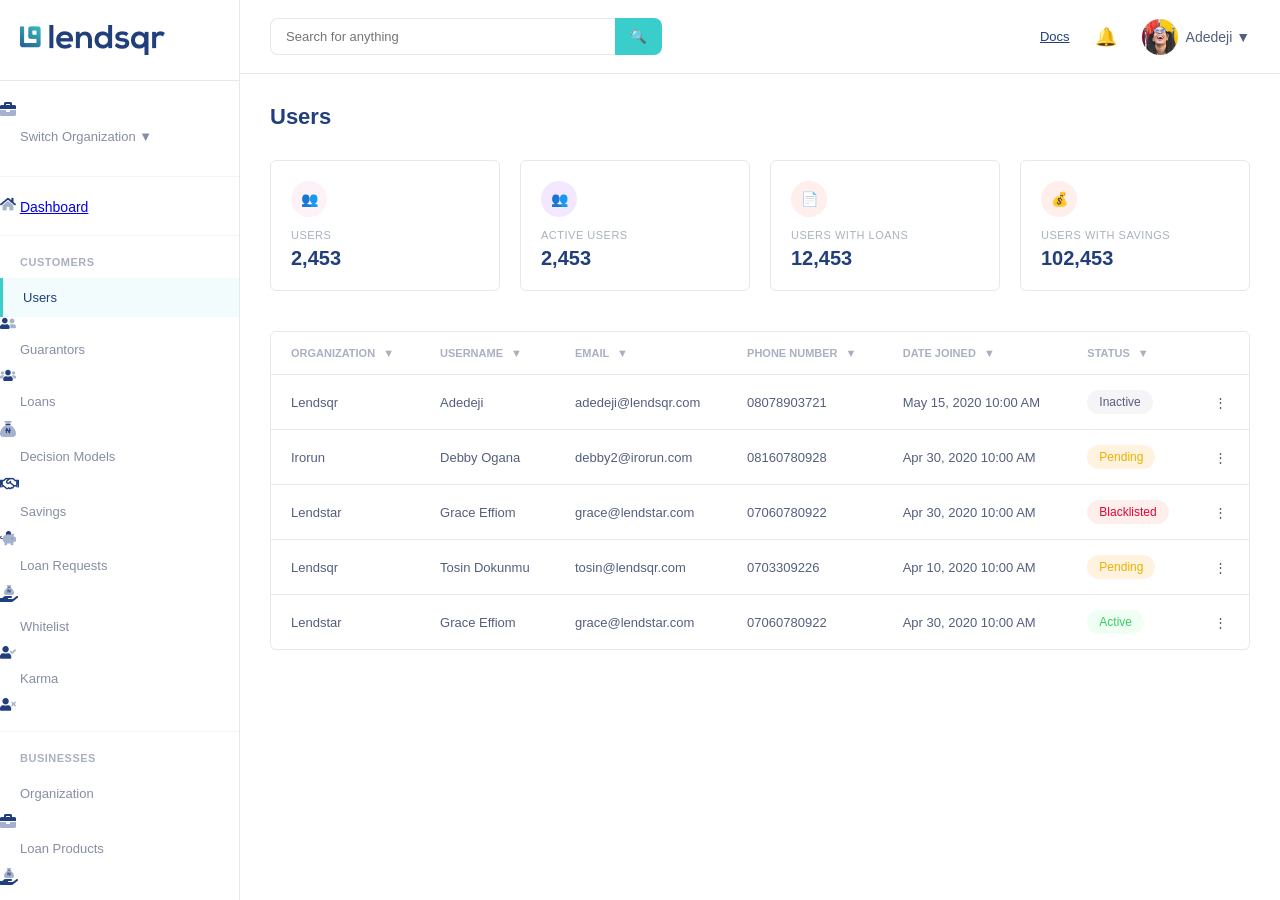
==== prototype/appPrototype3.html @ cedd0faa "First commit" ====
<html lang="en">

<head>
  <meta charset="UTF-8">
  <meta name="viewport" content="width=device-width, initial-scale=1.0">
  <title>Document</title>
  <link rel="stylesheet" href="appPrototype3.css">
</head>

<body>
  <div class="app">
    <!-- dashbar -->
    <aside class="dashbar">
      <div class="dashbar-header">
        <div class="logo">
          <!-- <div class="logo-dot"></div>
          lendsqr -->
           <div>
          <img src="logo.png" alt="">
        </div>
        </div>
      </div>

      <div class="dashbar-section">
        <img src="briefcase 1.png" class="brief" alt="">
        <a href="#" class="dashbar-item">Switch Organization ▼</a>
      </div>

      <div class="dashbar-section">
        <img src="home 1.png" alt="">
        <a href="#" class="sidebar-item">Dashboard</a>
      </div>

      <div class="dashbar-section">
        <div class="dashbar-title">CUSTOMERS</div>
        <div>
          <a href="#" class="dashbar-item active">Users</a>
          <img src="user-friends 1.png" alt="">
        </div>
        <div>
          <a href="#" class="dashbar-item">Guarantors</a>
          <img src="users 1.png" alt="">
        </div>
        <div>
          <a href="#" class="dashbar-item">Loans</a>
          <img src="sack 1.png" alt="">
        </div>
        <div>
          <a href="#" class="dashbar-item">Decision Models</a>
          <img src="handshake-regular 1.png" alt="">
        </div>
        <div>
          <a href="#" class="dashbar-item">Savings</a>
          <img src="piggy-bank 1.png" alt="">
        </div>
        <div>
          <a href="#" class="dashbar-item">Loan Requests</a>
          <img src="Group 104.png" alt="">
        </div>
        <div>
          <a href="#" class="dashbar-item">Whitelist</a>
          <img src="user-check 1.png" alt="">
        </div>
        <div>
          <a href="#" class="dashbar-item">Karma</a>
          <img src="user-times 1.png" alt="">
        </div>


      </div>

      <div class="dashbar-section">
        <div class="dashbar-title">BUSINESSES</div>
        <div>
          <a href="#" class="dashbar-item">Organization</a>
          <img src="briefcase 1.png" alt="">
        </div>
        <div>
          <a href="#" class="dashbar-item">Loan Products</a>
          <img src="Group 104.png" alt="">
        </div>
        <div>
          <a href="#" class="dashbar-item">Savings Products</a>
          <img src="np_bank_148501_000000 1.png" alt="">
        </div>
        <div>
          <a href="#" class="dashbar-item">Fees and Charges</a>
          <img src="coins-solid 1.png" alt="">
        </div>
        <div>
          <a href="#" class="dashbar-item">Transactions</a>
          <img src="icon.png" alt="">
        </div>
        <div>
          <a href="#" class="dashbar-item">Services</a>
          <img src="galaxy 1.png" alt="">
        </div>
        <div>
          <a href="#" class="dashbaritem">Service Account</a>
          <img src="user-cog 1.png" alt="">
        </div>
        <div>
          <a href="#" class="dashbar-item">Settlements</a>
          <img src="scroll 1.png" alt="">
        </div>
        <div>
          <a href="#" class="dashbar-item">Reports</a>
          <img src="chart-bar 2.png" alt="">
        </div>
      </div>

      <div class="dashbar-section">
        <div class="dashbar-title">SETTINGS</div>
        <div>
          <a href="#" class="dashbar-item">Preferences</a>
          <img src="sliders-h 1.png" alt="">
        </div>
        <div>
          <a href="#" class="dashbar-item">Fees and Pricing</a>
          <img src="badge-percent 1.png" alt="">
        </div>
        <div>
          <a href="#" class="dashbar-item">Audit Logs</a>
          <img src="clipboard-list 1.png" alt="">
        </div>
      </div>
    </aside>

    <!-- Main Content -->
    <div class="main">
      <!-- Header -->
      <header class="header">
         <!-- <div>
          <img src="logo.png" alt="">
        </div> -->
        <div class="search-box">
          <input type="text" placeholder="Search for anything">
          <button>🔍</button>
        </div>

        <div class="header-right">
          <a href="#">Docs</a>
          <span style="font-size: 18px;">🔔</span>
          <div class="user-profile">
            <img src="image 4.png" alt="User">
            <span>Adedeji ▼</span>
          </div>
        </div>
      </header>

      <!-- Page Content -->
      <div class="content">
        <h1 class="page-title">Users</h1>

        <!-- Stats Cards -->
        <div class="stats-grid">
          <div class="stat-card">
            <div class="stat-icon" style="background: var(--pink-bg);">👥</div>
            <div class="stat-label">Users</div>
            <div class="stat-value">2,453</div>
          </div>
          <div class="stat-card">
            <div class="stat-icon" style="background: var(--purple-bg);">👥</div>
            <div class="stat-label">Active Users</div>
            <div class="stat-value">2,453</div>
          </div>
          <div class="stat-card">
            <div class="stat-icon" style="background: var(--red-bg);">📄</div>
            <div class="stat-label">Users with Loans</div>
            <div class="stat-value">12,453</div>
          </div>
          <div class="stat-card">
            <div class="stat-icon" style="background: var(--red-bg);">💰</div>
            <div class="stat-label">Users with Savings</div>
            <div class="stat-value">102,453</div>
          </div>
        </div>

        <!-- Users Table -->
        <div class="table-card" style="position: relative;">
          <table>
            <thead>
              <tr>
                <th>Organization <span class="filter-icon" onclick="toggleFilter()">▼</span></th>
                <th>Username <span class="filter-icon">▼</span></th>
                <th>Email <span class="filter-icon">▼</span></th>
                <th>Phone Number <span class="filter-icon">▼</span></th>
                <th>Date Joined <span class="filter-icon">▼</span></th>
                <th>Status <span class="filter-icon">▼</span></th>
                <th></th>
              </tr>
            </thead>
            <tbody onclick="window.location='appPrototype4.html'">
              <tr>
                <td>Lendsqr</td>
                <td>Adedeji</td>
                <td>adedeji@lendsqr.com</td>
                <td>08078903721</td>
                <td>May 15, 2020 10:00 AM</td>
                <td><span class="status inactive">Inactive</span></td>
                <td class="action-menu">⋮</td>
              </tr>
              <tr>
                <td>Irorun</td>
                <td>Debby Ogana</td>
                <td>debby2@irorun.com</td>
                <td>08160780928</td>
                <td>Apr 30, 2020 10:00 AM</td>
                <td><span class="status pending">Pending</span></td>
                <td class="action-menu">⋮</td>
              </tr>
              <tr>
                <td>Lendstar</td>
                <td>Grace Effiom</td>
                <td>grace@lendstar.com</td>
                <td>07060780922</td>
                <td>Apr 30, 2020 10:00 AM</td>
                <td><span class="status blacklisted">Blacklisted</span></td>
                <td class="action-menu" onclick="toggleAction(this)">
                  ⋮
                  <div class="action-dropdown">
                    <a href="#">👁 View Details</a>
                    <a href="#">🚫 Blacklist User</a>
                    <a href="#">✅ Activate User</a>
                  </div>
                </td>
              </tr>
              <tr>
                <td>Lendsqr</td>
                <td>Tosin Dokunmu</td>
                <td>tosin@lendsqr.com</td>
                <td>0703309226</td>
                <td>Apr 10, 2020 10:00 AM</td>
                <td><span class="status pending">Pending</span></td>
                <td class="action-menu">⋮</td>
              </tr>
              <tr>
                <td>Lendstar</td>
                <td>Grace Effiom</td>
                <td>grace@lendstar.com</td>
                <td>07060780922</td>
                <td>Apr 30, 2020 10:00 AM</td>
                <td><span class="status active">Active</span></td>
                <td class="action-menu">⋮</td>
              </tr>
            </tbody>
          </table>

          <!-- Filter Dropdown -->
          <div class="filter-dropdown" id="filterDropdown">
            <div class="filter-group">
              <label>Organization</label>
              <select>
                <option>Select</option>
              </select>
            </div>
            <div class="filter-group">
              <label>Username</label>
              <input type="text" placeholder="User">
            </div>
            <div class="filter-group">
              <label>Email</label>
              <input type="email" placeholder="Email">
            </div>
            <div class="filter-group">
              <label>Date</label>
              <input type="date" placeholder="Date">
            </div>
            <div class="filter-group">
              <label>Phone Number</label>
              <input type="text" placeholder="Phone Number">
            </div>
            <div class="filter-group">
              <label>Status</label>
              <select>
                <option>Select</option>
              </select>
            </div>
            <div class="filter-actions">
              <button class="btn btn-reset">Reset</button>
              <button class="btn btn-filter">Filter</button>
            </div>
          </div>
        </div>
      </div>
    </div>
  </div>

  <script>
    function toggleFilter() {
      document.getElementById('filterDropdown').classList.toggle('show');
    }

    function toggleAction(el) {
      el.querySelector('.action-dropdown').classList.toggle('show');
    }

    // Close dropdowns when clicking outside
    document.addEventListener('click', (e) => {
      if (!e.target.closest('.action-menu')) {
        document.querySelectorAll('.action-dropdown').forEach(d => d.classList.remove('show'));
      }
      if (!e.target.closest('.filter-icon') && !e.target.closest('.filter-dropdown')) {
        document.getElementById('filterDropdown').classList.remove('show');
      }
    });
  </script>

  <nav>
    <a href=""></a>
  </nav>
</body>
</html>
---- prototype/appPrototype3.css ----
:root {
    --blue: #213F7D;
    --teal: #39CDCC;
    --bg: #FB;
    --border: #E5E8EC;
    --text: #545F7D;
    --text-light: #A9B0C0;
    --pink-bg: #FDF2F8;
    --purple-bg: #F3E8FF;
    --red-bg: #FEEFEC;
    --green-bg: #F0FFF4;
    --yellow-bg: #FFF3E0;
  }

    * {
    margin: 0;
    padding: 0;
    box-sizing: border-box;
    font-family: 'Segoe UI', Roboto, sans-serif;
  }

  body {
    background: var(--bg);
    color: var(--text);
    font-size: 14px;
  }

  /* Layout */
  .app {
    display: flex;
    min-height: 100vh;
  }

  /* dashbar */
  .dashbar {
    width: 240px;
    background: #fff;
    border-right: 1px solid var(--border);
    height: 100vh;
    overflow-y: auto;
    position: fixed;
    left: 0;
    top: 0;
  }

  .dashbar-header {
    padding: 25px 20px;
    border-bottom: 1px solid var(--border);
  }

  .logo {
    font-size: 22px;
    font-weight: 700;
    color: var(--blue);
    display: flex;
    align-items: center;
    gap: 8px;
  }

  .logo-dot {
    width: 20px;
    height: 20px;
    background: var(--blue);
    border-radius: 4px;
  }

  .dashbar-section {
    padding: 20px 0;
    border-bottom: 1px solid #F3F4F6;
  }

  .dashbar-title {
    font-size: 11px;
    color: var(--text-light);
    padding: 0 20px 10px;
    font-weight: 600;
    letter-spacing: 0.5px;
  }

  .dashbar-item {
    display: flex;
    align-items: center;
    padding: 12px 20px;
    color: var(--text);
    text-decoration: none;
    opacity: 0.7;
    font-size: 13px;
  }

  .dashbar-item:hover, .dashbar-item.active {
    background: rgba(57, 205, 204, 0.06);
    border-left: 3px solid var(--teal);
    opacity: 1;
    color: var(--blue);
  }

  /* .dashbar-item svg {
    width: 16px;
    height: 16px;
    margin-right: 12px;
  } */

  /* Main */
  .main {
    flex: 1;
    margin-left: 240px;
    display: flex;
    flex-direction: column;
  }

  /* Header */
  .header {
    background: #fff;
    padding: 18px 30px;
    border-bottom: 1px solid var(--border);
    display: flex;
    align-items: center;
    justify-content: space-between;
    position: sticky;
    top: 0;
    z-index: 10;
  }

  .search-box {
    display: flex;
    width: 400px;
    max-width: 40%;
  }

  .search-box input {
    flex: 1;
    padding: 10px 15px;
    border: 1px solid var(--border);
    border-right: none;
    border-radius: 8px 0 0 8px;
    outline: none;
    font-size: 13px;
  }

  .search-box button {
    padding: 10px 15px;
    background: var(--teal);
    border: none;
    border-radius: 0 8px 8px 0;
    cursor: pointer;
    color: #fff;
  }

  .header-right {
    display: flex;
    align-items: center;
    gap: 25px;
  }

  .header-right a {
    color: var(--blue);
    text-decoration: underline;
    font-size: 13px;
  }

  .user-profile {
    display: flex;
    align-items: center;
    gap: 8px;
    cursor: pointer;
    font-weight: 500;
  }

  .user-profile img {
    width: 36px;
    height: 36px;
    border-radius: 50%;
    object-fit: cover;
  }

  /* Content */
  .content {
    padding: 30px;
    flex: 1;
  }

  .page-title {
    font-size: 22px;
    font-weight: 600;
    color: var(--blue);
    margin-bottom: 30px;
  }

  /* Stats cards */
  .stats-grid {
    display: grid;
    grid-template-columns: repeat(4, 1fr);
    gap: 20px;
    margin-bottom: 40px;
  }

  .stat-card {
    background: #fff;
    padding: 20px;
    border-radius: 6px;
    border: 1px solid var(--border);
  }

  .stat-icon {
    width: 36px;
    height: 36px;
    border-radius: 50%;
    display: flex;
    align-items: center;
    justify-content: center;
    margin-bottom: 12px;
  }

  .stat-label {
    font-size: 11px;
    color: var(--text-light);
    margin-bottom: 6px;
    text-transform: uppercase;
    letter-spacing: 0.5px;
  }

  .stat-value {
    font-size: 20px;
    font-weight: 700;
    color: var(--blue);
  }

  /* Table */
  .table-card {
    background: #fff;
    border: 1px solid var(--border);
    border-radius: 6px;
    overflow: hidden;
  }

  table {
    width: 100%;
    border-collapse: collapse;
  }

  th {
    text-align: left;
    padding: 15px 20px;
    font-size: 11px;
    color: var(--text-light);
    text-transform: uppercase;
    font-weight: 600;
    background: #fff;
    white-space: nowrap;
  }

  th .filter-icon {
    display: inline-block;
    margin-left: 5px;
    cursor: pointer;
  }

  td {
    padding: 15px 20px;
    border-top: 1px solid var(--border);
    font-size: 13px;
    white-space: nowrap;
  }

  .status {
    padding: 5px 12px;
    border-radius: 20px;
    font-size: 12px;
    display: inline-block;
  }

  .status.inactive { background: #F5F5F7; color: #545F7D; }
  .status.pending { background: var(--yellow-bg); color: #E9B200; }
  .status.active { background: var(--green-bg); color: #39CD62; }
  .status.blacklisted { background: var(--red-bg); color: #E4033B; }

  .action-menu {
    position: relative;
    cursor: pointer;
  }

  .action-dropdown {
    position: absolute;
    right: 0;
    top: 25px;
    background: #fff;
    border: 1px solid var(--border);
    border-radius: 6px;
    box-shadow: 0 4px 12px rgba(0,0,0,0.08);
    width: 160px;
    display: none;
    z-index: 5;
  }

  .action-dropdown.show { display: block; }

  .action-dropdown a {
    display: block;
    padding: 10px 15px;
    color: var(--text);
    text-decoration: none;
    font-size: 13px;
  }

  .action-dropdown a:hover {
    background: #F9FAFB;
  }

  /* Filter Dropdown */
  .filter-dropdown {
    position: absolute;
    top: 50px;
    left: 20px;
    background: #fff;
    border: 1px solid var(--border);
    border-radius: 6px;
    padding: 20px;
    width: 260px;
    box-shadow: 0 4px 20px rgba(0,0,0,0.08);
    display: none;
    z-index: 20;
  }

  .filter-dropdown.show { display: block; }

  .filter-group {
    margin-bottom: 15px;
  }

  .filter-group label {
    display: block;
    font-size: 12px;
    color: var(--text);
    margin-bottom: 6px;
    font-weight: 500;
  }

  .filter-group input,
  .filter-group select {
    width: 100%;
    padding: 8px 10px;
    border: 1px solid var(--border);
    border-radius: 5px;
    font-size: 13px;
    outline: none;
  }

  .filter-actions {
    display: flex;
    gap: 10px;
    margin-top: 20px;
  }

  .btn {
    flex: 1;
    padding: 10px;
    border-radius: 6px;
    border: none;
    cursor: pointer;
    font-weight: 600;
    font-size: 13px;
  }

  .btn-reset {
    background: #fff;
    border: 1px solid var(--text);
    color: var(--text);
  }

  .btn-filter {
    background: var(--teal);
    color: #fff;
  }

  /* Responsive */
  @media (max-width: 1024px) {
    .dashbar { display: none; }
    .main { margin-left: 0; }
    .stats-grid { grid-template-columns: repeat(2, 1fr); }
  }
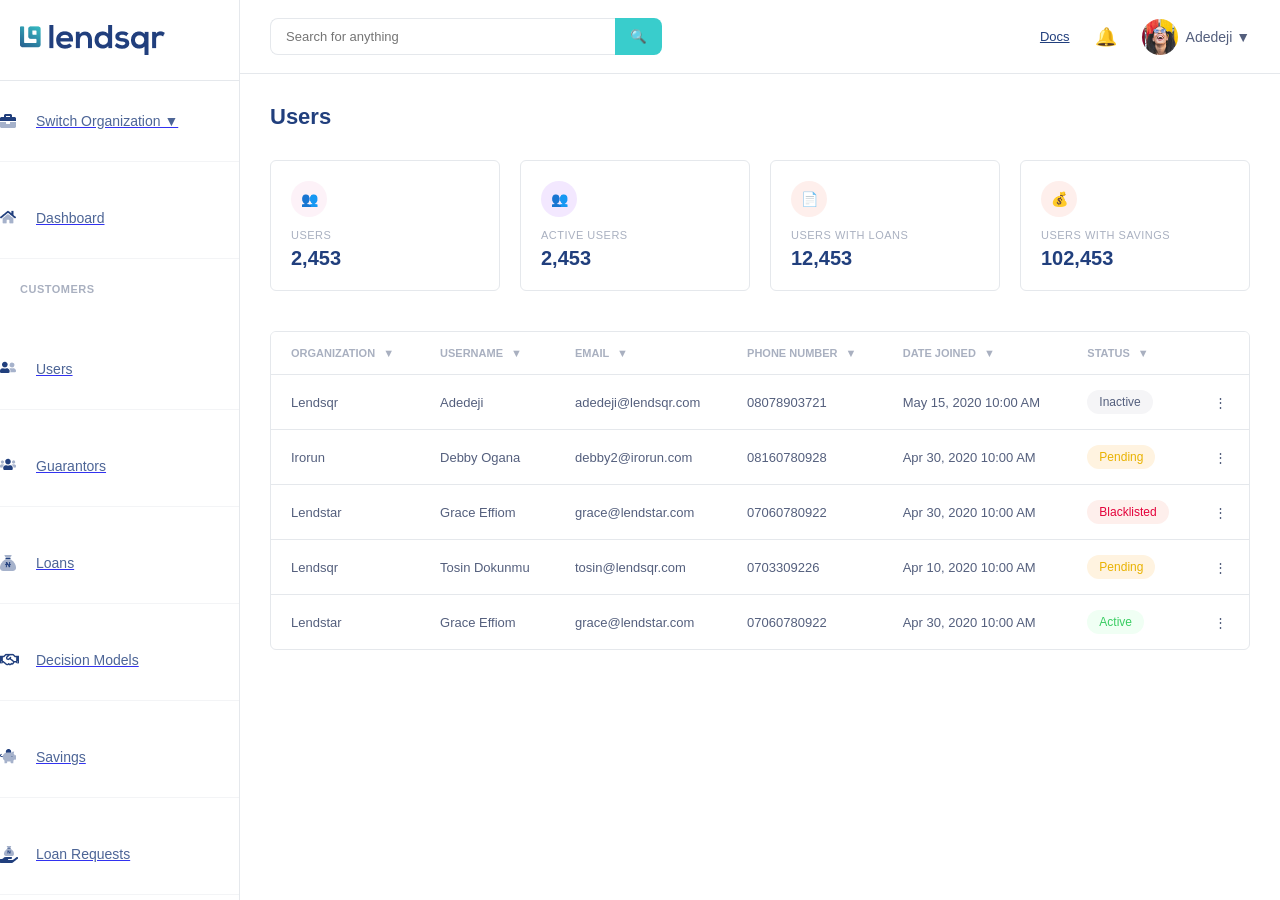
==== commit 8f25ed8b: "first commit" ====
--- a/prototype/appPrototype3.html
+++ b/prototype/appPrototype3.html
@@ -1,132 +1,191 @@
 <html lang="en">
-
 <head>
-  <meta charset="UTF-8">
-  <meta name="viewport" content="width=device-width, initial-scale=1.0">
-  <title>Document</title>
-  <link rel="stylesheet" href="appPrototype3.css">
+    <meta charset="UTF-8">
+    <meta name="viewport" content="width=device-width, initial-scale=1.0">
+    <title>Document</title>
+    <link rel="stylesheet" href="appPrototype3.css">
 </head>
-
 <body>
-  <div class="app">
-    <!-- dashbar -->
-    <aside class="dashbar">
+    <div class="app">
+        <!-- dashbar -->
+    <div class="dashbar">
       <div class="dashbar-header">
         <div class="logo">
           <!-- <div class="logo-dot"></div>
           lendsqr -->
-           <div>
-          <img src="logo.png" alt="">
-        </div>
+          <div>
+            <img src="logo.png" alt="">
+          </div>
         </div>
       </div>
 
-      <div class="dashbar-section">
-        <img src="briefcase 1.png" class="brief" alt="">
-        <a href="#" class="dashbar-item">Switch Organization ▼</a>
-      </div>
-
-      <div class="dashbar-section">
-        <img src="home 1.png" alt="">
-        <a href="#" class="sidebar-item">Dashboard</a>
-      </div>
-
-      <div class="dashbar-section">
-        <div class="dashbar-title">CUSTOMERS</div>
-        <div>
-          <a href="#" class="dashbar-item active">Users</a>
+      <a href="#" class="dashbar-section">
+        <div class="icon">
+          <img src="briefcase 1.png" alt="">
+        </div>
+        <p class="dashbar-item">Switch Organization ▼</p>
+      </a>
+
+      <a href="#" class="dashbar-section">
+        <div class="icon">
+          <img src="home 1.png" alt="">
+        </div>
+        <p class="dashbar-item">Dashboard</p>
+      </a>
+
+      <!-- <a href="#" class="dashbar-section">
+      <div class="dashbar-title">CUSTOMERS</div>
+     </a> -->
+      <div class="dashbar-title">CUSTOMERS</div>
+
+      <a href="#" class="dashbar-section">
+        <div class="icon">
           <img src="user-friends 1.png" alt="">
         </div>
-        <div>
-          <a href="#" class="dashbar-item">Guarantors</a>
+        <p class="dashbar-item">Users</p>
+      </a>
+
+      <a href="#" class="dashbar-section">
+        <div class="icon">
           <img src="users 1.png" alt="">
         </div>
-        <div>
-          <a href="#" class="dashbar-item">Loans</a>
+        <p class="dashbar-item">Guarantors</p>
+      </a>
+
+      <a href="#" class="dashbar-section">
+        <div class="icon">
           <img src="sack 1.png" alt="">
         </div>
-        <div>
-          <a href="#" class="dashbar-item">Decision Models</a>
+        <p class="dashbar-item">Loans</p>
+      </a>
+      <a href="#" class="dashbar-section">
+        <div class="icon">
           <img src="handshake-regular 1.png" alt="">
         </div>
-        <div>
-          <a href="#" class="dashbar-item">Savings</a>
+        <p class="dashbar-item">Decision Models</p>
+      </a>
+      <a href="#" class="dashbar-section">
+        <div class="icon">
           <img src="piggy-bank 1.png" alt="">
         </div>
-        <div>
-          <a href="#" class="dashbar-item">Loan Requests</a>
+        <p class="dashbar-item">Savings</p>
+      </a>
+      <a href="#" class="dashbar-section">
+        <div class="icon">
           <img src="Group 104.png" alt="">
         </div>
-        <div>
-          <a href="#" class="dashbar-item">Whitelist</a>
+        <p class="dashbar-item">Loan Requests</p>
+      </a>
+
+      <a href="#" class="dashbar-section">
+        <div class="icon">
           <img src="user-check 1.png" alt="">
         </div>
-        <div>
-          <a href="#" class="dashbar-item">Karma</a>
+        <p class="dashbar-item">Whitelist</p>
+
+      </a>
+      <a href="#" class="dashbar-section">
+        <div class="icon">
           <img src="user-times 1.png" alt="">
         </div>
-
-
-      </div>
-
-      <div class="dashbar-section">
-        <div class="dashbar-title">BUSINESSES</div>
-        <div>
-          <a href="#" class="dashbar-item">Organization</a>
+        <p class="dashbar-item">Karma</p>
+      </a>
+
+      <!-- <a href="#" class="dashbar-section">
+                <div class="dashbar-title">BUSINESSES
+            </a> -->
+      <div class="dashbar-title">BUSINESSES</div>
+
+      <a href="#" class="dashbar-section">
+        <div class="icon">
           <img src="briefcase 1.png" alt="">
         </div>
-        <div>
-          <a href="#" class="dashbar-item">Loan Products</a>
+        <p class="dashbar-item">Organization</p>
+      </a>
+
+      <a href="#" class="dashbar-section">
+        <div class="icon">
           <img src="Group 104.png" alt="">
         </div>
-        <div>
-          <a href="#" class="dashbar-item">Savings Products</a>
+        <p class="dashbar-item">Loan Products</p>
+      </a>
+
+      <a href="#" class="dashbar-section">
+        <div class="icon">
           <img src="np_bank_148501_000000 1.png" alt="">
         </div>
-        <div>
-          <a href="#" class="dashbar-item">Fees and Charges</a>
+        <p class="dashbar-item">Savings Products</p>
+      </a>
+
+      <a href="#" class="dashbar-section">
+        <div class="icon">
           <img src="coins-solid 1.png" alt="">
         </div>
-        <div>
-          <a href="#" class="dashbar-item">Transactions</a>
+        <p class="dashbar-item">Fees and Charges</p>
+      </a>
+
+      <a href="#" class="dashbar-section">
+        <div class="icon">
           <img src="icon.png" alt="">
         </div>
-        <div>
-          <a href="#" class="dashbar-item">Services</a>
+        <p class="dashbar-item">Transactions</p>
+      </a>
+
+      <a href="#" class="dashbar-section">
+        <div class="icon">
           <img src="galaxy 1.png" alt="">
         </div>
-        <div>
-          <a href="#" class="dashbaritem">Service Account</a>
+        <p class="dashbar-item">Services</p>
+      </a>
+
+      <a href="#" class="dashbar-section">
+        <div class="icon">
           <img src="user-cog 1.png" alt="">
         </div>
-        <div>
-          <a href="#" class="dashbar-item">Settlements</a>
+        <p class="dashbar-item">Service Account</p>
+      </a>
+
+      <a href="#" class="dashbar-section">
+        <div class="icon">
           <img src="scroll 1.png" alt="">
         </div>
-        <div>
-          <a href="#" class="dashbar-item">Reports</a>
+        <p class="dashbar-item">Settlements</p>
+      </a>
+
+      <a href="#" class="dashbar-section">
+        <div class="icon">
           <img src="chart-bar 2.png" alt="">
         </div>
-      </div>
-
-      <div class="dashbar-section">
-        <div class="dashbar-title">SETTINGS</div>
-        <div>
-          <a href="#" class="dashbar-item">Preferences</a>
+        <p class="dashbar-item">Reports</p>
+      </a>
+      <!-- 
+            <a href="#" class="dashbar-section">
+                <div class="dashbar-title">SETTINGS</div>
+            </a> -->
+      <div class="dashbar-title">SETTINGS</div>
+      <a href="#" class="dashbar-section">
+        <div class="icon">
           <img src="sliders-h 1.png" alt="">
         </div>
-        <div>
-          <a href="#" class="dashbar-item">Fees and Pricing</a>
+        <p class="dashbar-item">Preferences</p>
+      </a>
+
+      <a href="#" class="dashbar-section">
+        <div class="icon">
           <img src="badge-percent 1.png" alt="">
         </div>
-        <div>
-          <a href="#" class="dashbar-item">Audit Logs</a>
+        <p class="dashbar-item">Fees and Pricing</p>
+      </a>
+
+      <a href="#" class="dashbar-section">
+        <div class="icon">
           <img src="clipboard-list 1.png" alt="">
         </div>
-      </div>
-    </aside>
-
-    <!-- Main Content -->
+        <p class="dashbar-item">Audit Logs</p>
+      </a>
+    </div>
+
+     <!-- Main Content -->
     <div class="main">
       <!-- Header -->
       <header class="header">
@@ -175,7 +234,6 @@
             <div class="stat-value">102,453</div>
           </div>
         </div>
-
         <!-- Users Table -->
         <div class="table-card" style="position: relative;">
           <table>
@@ -281,12 +339,8 @@
               <button class="btn btn-filter">Filter</button>
             </div>
           </div>
-        </div>
-      </div>
-    </div>
-  </div>
-
-  <script>
+
+          <script>
     function toggleFilter() {
       document.getElementById('filterDropdown').classList.toggle('show');
     }
@@ -306,8 +360,6 @@
     });
   </script>
 
-  <nav>
-    <a href=""></a>
-  </nav>
+    </div>
 </body>
 </html>
--- a/prototype/appPrototype3.css
+++ b/prototype/appPrototype3.css
@@ -32,6 +32,13 @@
   }
 
   /* dashbar */
+/* .dashbar {
+  width: 300px;
+  background: #fff;
+  border-right: 1px solid var(--border);
+  padding: 20px 0;
+  overflow-y: auto;
+} */
   .dashbar {
     width: 240px;
     background: #fff;
@@ -64,11 +71,6 @@
     border-radius: 4px;
   }
 
-  .dashbar-section {
-    padding: 20px 0;
-    border-bottom: 1px solid #F3F4F6;
-  }
-
   .dashbar-title {
     font-size: 11px;
     color: var(--text-light);
@@ -77,7 +79,7 @@
     letter-spacing: 0.5px;
   }
 
-  .dashbar-item {
+  /* .dashbar-item {
     display: flex;
     align-items: center;
     padding: 12px 20px;
@@ -85,7 +87,7 @@
     text-decoration: none;
     opacity: 0.7;
     font-size: 13px;
-  }
+  } */
 
   .dashbar-item:hover, .dashbar-item.active {
     background: rgba(57, 205, 204, 0.06);
@@ -93,6 +95,53 @@
     opacity: 1;
     color: var(--blue);
   }
+
+.dashbar-item {
+  display: flex;
+  align-items: center;
+  padding: 12px 20px;
+  color: #213f7d;
+  text-decoration: none;
+  opacity: 0.8;
+  transition: all 0.2s;
+}
+
+
+.dashbar-section {
+  display: flex;
+  align-items: center;
+  gaps: 0.5rem;
+  margin-bottom: 1rem;
+  cursor: pointer;
+  /* margin-bottom: 30px; */
+ padding: 20px 0;
+ border-bottom: 1px solid #F3F4F6;
+
+}
+
+.icon {
+  width: 1rem;
+  height: 1rem;
+  position: relative;
+}
+
+/* .customers {
+margin-block: 1.5rem;
+}
+
+.businesses{
+margin-block: 1.5rem;
+}
+
+.settings{
+margin-block: 1.5rem;
+}
+they are the same as dashbar-title because of the class*/
+
+.dashbar-title {
+  margin-block: 1.5rem;
+}
+
 
   /* .dashbar-item svg {
     width: 16px;
